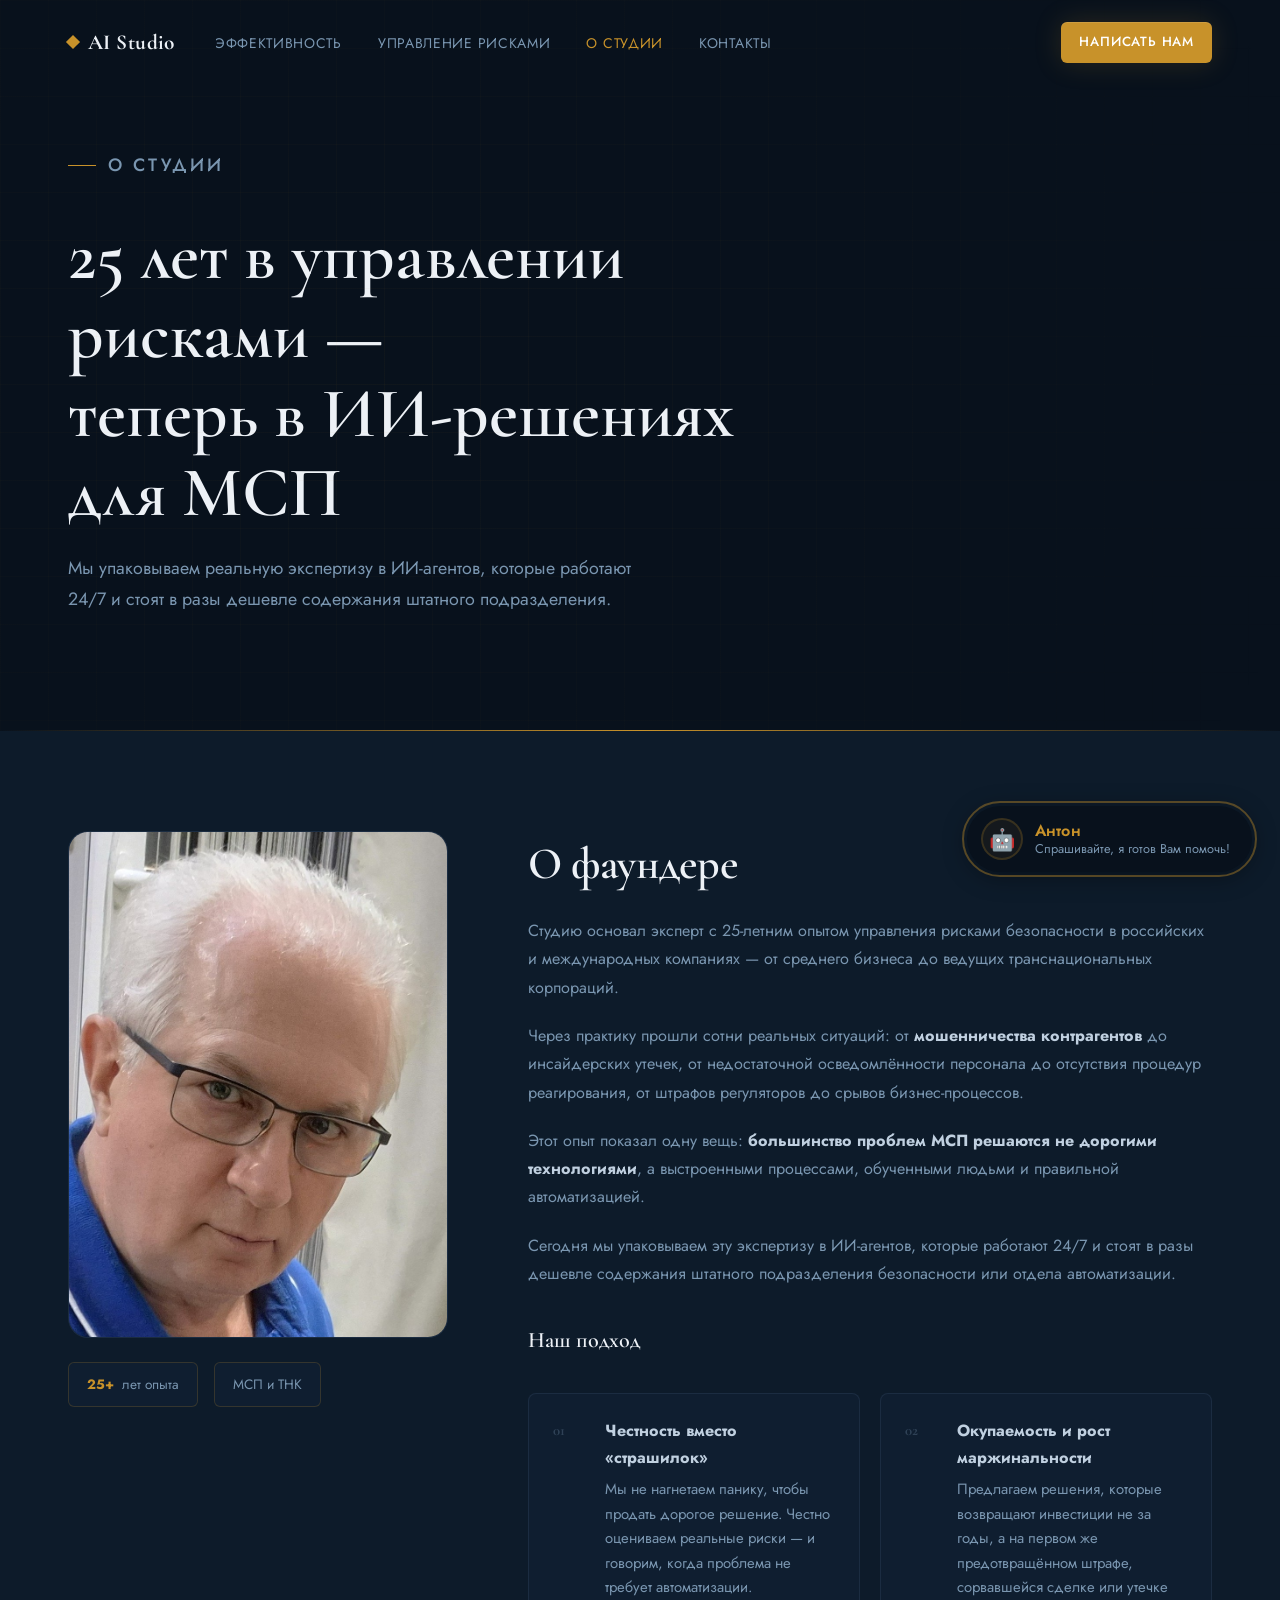
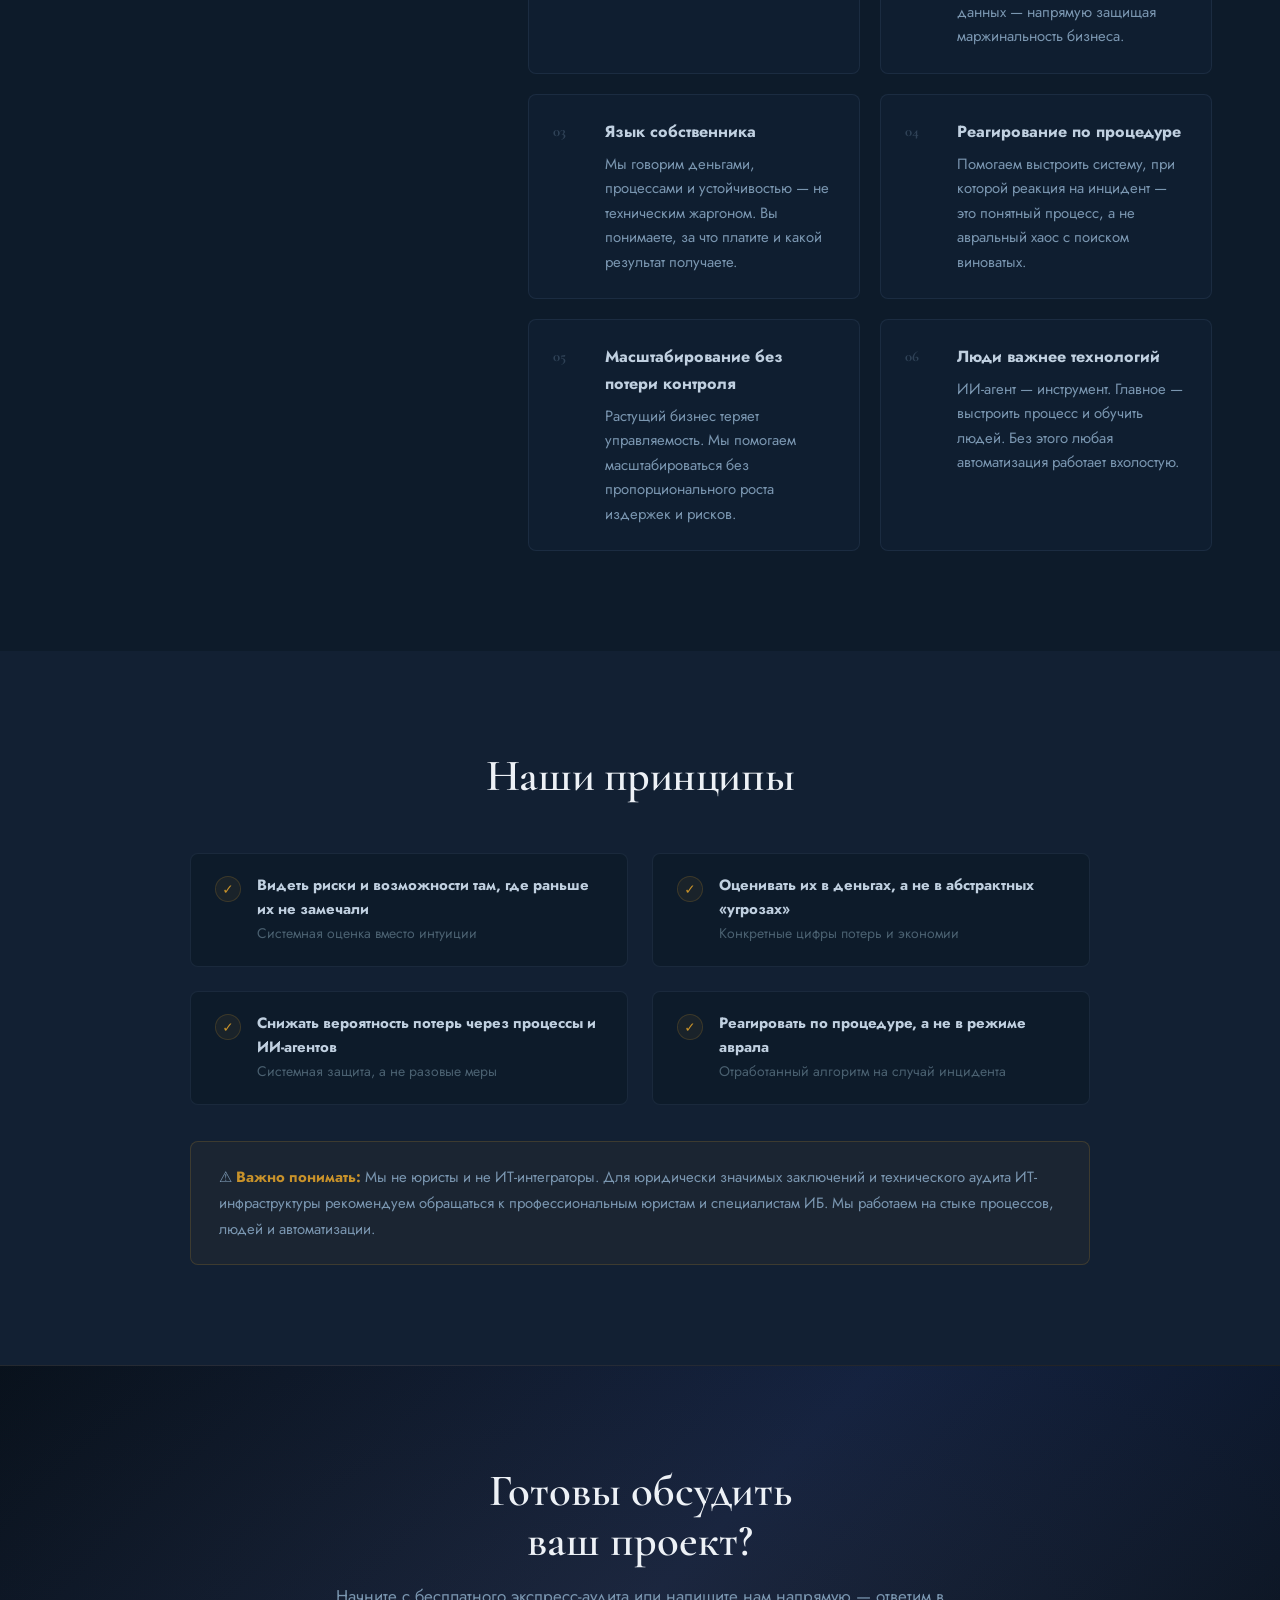
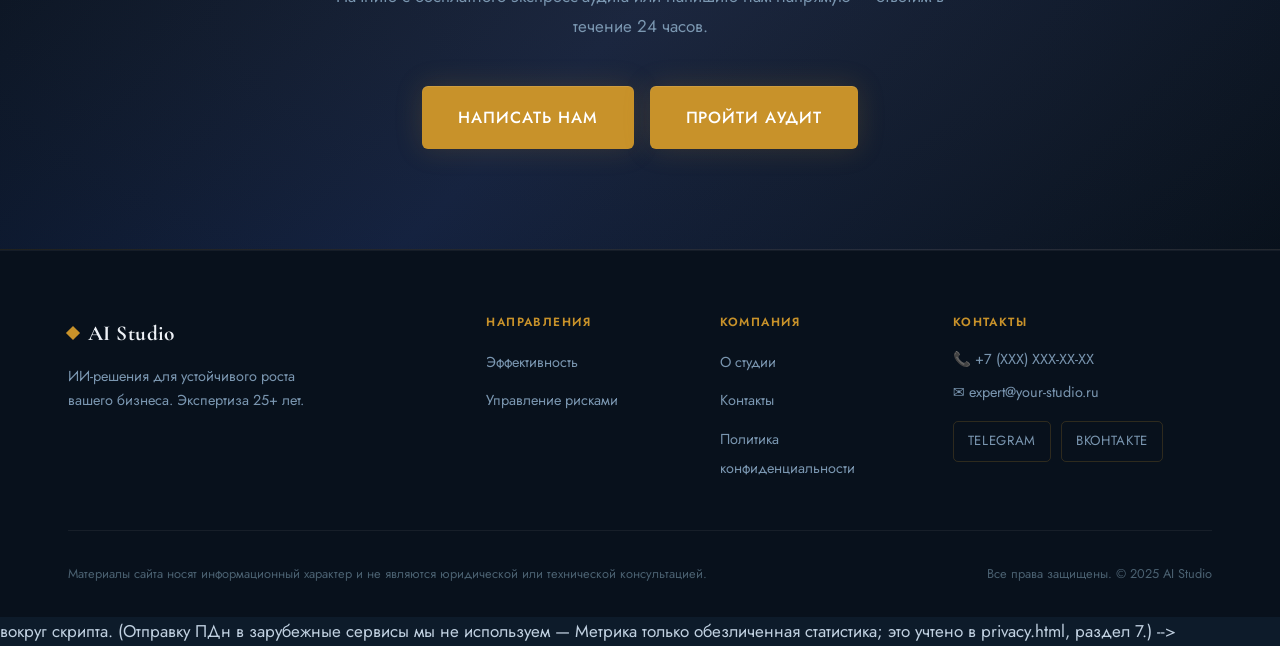
==== about.html @ 37052305 "AI Studio landing: сайт + FastAPI бэкенд (квизы, RAG чат-бот, лиды, дайджест) - 6 страниц (index, ef" ====
<!DOCTYPE html>
<html lang="ru">
<head>
  <meta charset="UTF-8">
  <meta name="viewport" content="width=device-width, initial-scale=1.0">
  <title>О студии | AI Studio</title>
  <meta name="description" content="25 лет в управлении рисками безопасности — теперь в ИИ-решениях для МСП. История, экспертиза и подход AI Studio.">
  <link rel="icon" type="image/png" href="assets/favicon.png">
  <link rel="canonical" href="https://ваш-домен.ru/about.html"> 
  <!-- OpenGraph: карточка сайта при отправке ссылки в Telegram/WhatsApp/ВК.
       После регистрации домена заменить ваш-домен.ru и добавить og:image (картинка 1200x630). -->
  <meta property="og:type" content="website">
  <meta property="og:title" content="О студии — AI Studio">
  <meta property="og:description" content="25 лет в управлении рисками безопасности — теперь в ИИ-решениях для МСП. История, экспертиза и подход AI Studio.">
  <meta property="og:url" content="https://ваш-домен.ru/about.html">
  <meta property="og:site_name" content="AI Studio">
  <meta property="og:locale" content="ru_RU">
  <link rel="stylesheet" href="css/style.css?v=3">
</head>
<body>

<!-- Navigation -->
<nav class="nav" id="nav">
  <div class="container nav__inner">
    <a href="index.html" class="nav__logo">
      <span class="nav__logo-diamond"></span>
      AI Studio
    </a>
    <ul class="nav__links">
      <li><a href="efficiency.html">Эффективность</a></li>
      <li><a href="security.html">Управление рисками</a></li>
      <li><a href="about.html">О студии</a></li>
      <li><a href="contacts.html">Контакты</a></li>
    </ul>
    <a href="contacts.html" class="btn btn--amber btn--sm">Написать нам</a>
    <button class="nav__burger" id="navBurger" aria-label="Меню">
      <span></span><span></span><span></span>
    </button>
  </div>
</nav>
<div class="nav__mobile" id="navMobile">
  <ul>
    <li><a href="efficiency.html">Эффективность</a></li>
    <li><a href="security.html">Управление рисками</a></li>
    <li><a href="about.html">О студии</a></li>
    <li><a href="contacts.html">Контакты</a></li>
  </ul>
  <div class="nav__mobile-cta">
    <a href="contacts.html" class="btn btn--amber">Написать нам</a>
  </div>
</div>

<!-- Page Hero -->
<section class="page-hero">
  <div class="page-hero__grid"></div>
  <div class="container">
    <p class="page-hero__label reveal">О студии</p>
    <h1 class="reveal reveal--d1">25 лет в управлении рисками —<br>теперь в ИИ-решениях для МСП</h1>
    <p class="reveal reveal--d2">Мы упаковываем реальную экспертизу в ИИ-агентов, которые работают 24/7 и стоят в разы дешевле содержания штатного подразделения.</p>
  </div>
</section>

<!-- Founder -->
<section class="section section--dark">
  <div class="container">
    <div class="founder__inner">
      <div class="founder__photo-wrap">
        <div class="founder__photo-frame">
          <img src="Assets/20260824_003129.jpg" alt="Основатель AI Studio"
               class="founder__photo"
               onerror="this.parentElement.innerHTML='<div class=\'about-brief__no-photo\'><span>👤</span><p>Фото основателя</p></div>'">
        </div>
        <div class="founder__badge">
          <div class="badge"><strong>25+</strong> лет опыта</div>
          <div class="badge">МСП и ТНК</div>
        </div>
      </div>

      <div class="founder__text">
        <h2 class="section-title">О фаундере</h2>
        <p>Студию основал эксперт с 25-летним опытом управления рисками безопасности в российских и международных компаниях — от среднего бизнеса до ведущих транснациональных корпораций.</p>
        <p>Через практику прошли сотни реальных ситуаций: от <strong>мошенничества контрагентов</strong> до инсайдерских утечек, от недостаточной осведомлённости персонала до отсутствия процедур реагирования, от штрафов регуляторов до срывов бизнес-процессов.</p>
        <p>Этот опыт показал одну вещь: <strong>большинство проблем МСП решаются не дорогими технологиями</strong>, а выстроенными процессами, обученными людьми и правильной автоматизацией.</p>
        <p>Сегодня мы упаковываем эту экспертизу в ИИ-агентов, которые работают 24/7 и стоят в разы дешевле содержания штатного подразделения безопасности или отдела автоматизации.</p>

        <h3 style="margin:40px 0 24px;font-size:1.3rem">Наш подход</h3>
        <div class="approach-grid">
          <div class="approach-item">
            <div class="approach-item__num">01</div>
            <div>
              <strong>Честность вместо «страшилок»</strong>
              Мы не нагнетаем панику, чтобы продать дорогое решение. Честно оцениваем реальные риски — и говорим, когда проблема не требует автоматизации.
            </div>
          </div>
          <div class="approach-item">
            <div class="approach-item__num">02</div>
            <div>
              <strong>Окупаемость и рост маржинальности</strong>
              Предлагаем решения, которые возвращают инвестиции не за годы, а на первом же предотвращённом штрафе, сорвавшейся сделке или утечке данных — напрямую защищая маржинальность бизнеса.
            </div>
          </div>
          <div class="approach-item">
            <div class="approach-item__num">03</div>
            <div>
              <strong>Язык собственника</strong>
              Мы говорим деньгами, процессами и устойчивостью — не техническим жаргоном. Вы понимаете, за что платите и какой результат получаете.
            </div>
          </div>
          <div class="approach-item">
            <div class="approach-item__num">04</div>
            <div>
              <strong>Реагирование по процедуре</strong>
              Помогаем выстроить систему, при которой реакция на инцидент — это понятный процесс, а не авральный хаос с поиском виноватых.
            </div>
          </div>
          <div class="approach-item">
            <div class="approach-item__num">05</div>
            <div>
              <strong>Масштабирование без потери контроля</strong>
              Растущий бизнес теряет управляемость. Мы помогаем масштабироваться без пропорционального роста издержек и рисков.
            </div>
          </div>
          <div class="approach-item">
            <div class="approach-item__num">06</div>
            <div>
              <strong>Люди важнее технологий</strong>
              ИИ-агент — инструмент. Главное — выстроить процесс и обучить людей. Без этого любая автоматизация работает вхолостую.
            </div>
          </div>
        </div>
      </div>
    </div>
  </div>
</section>

<!-- What we are NOT -->
<section class="section section--mid">
  <div class="container">
    <h2 class="section-title text-center">Наши принципы</h2>
    <div style="display:grid;grid-template-columns:1fr 1fr;gap:24px;max-width:900px;margin:0 auto">
      <div class="principle-item" style="background:var(--navy)">
        <span class="principle-check">✓</span>
        <div>
          <strong>Видеть риски и возможности там, где раньше их не замечали</strong>
          <br><span style="color:var(--muted-dark);font-size:0.82rem">Системная оценка вместо интуиции</span>
        </div>
      </div>
      <div class="principle-item" style="background:var(--navy)">
        <span class="principle-check">✓</span>
        <div>
          <strong>Оценивать их в деньгах, а не в абстрактных «угрозах»</strong>
          <br><span style="color:var(--muted-dark);font-size:0.82rem">Конкретные цифры потерь и экономии</span>
        </div>
      </div>
      <div class="principle-item" style="background:var(--navy)">
        <span class="principle-check">✓</span>
        <div>
          <strong>Снижать вероятность потерь через процессы и ИИ-агентов</strong>
          <br><span style="color:var(--muted-dark);font-size:0.82rem">Системная защита, а не разовые меры</span>
        </div>
      </div>
      <div class="principle-item" style="background:var(--navy)">
        <span class="principle-check">✓</span>
        <div>
          <strong>Реагировать по процедуре, а не в режиме аврала</strong>
          <br><span style="color:var(--muted-dark);font-size:0.82rem">Отработанный алгоритм на случай инцидента</span>
        </div>
      </div>
    </div>

    <div class="principles__note" style="max-width:900px;margin:36px auto 0">
      ⚠️ <strong>Важно понимать:</strong> Мы не юристы и не ИТ-интеграторы. Для юридически значимых заключений и технического аудита ИТ-инфраструктуры рекомендуем обращаться к профессиональным юристам и специалистам ИБ. Мы работаем на стыке процессов, людей и автоматизации.
    </div>
  </div>
</section>

<!-- CTA -->
<section class="section cta-block">
  <div class="container">
    <div class="cta-block__inner">
      <h2 class="reveal">Готовы обсудить<br>ваш проект?</h2>
      <p class="reveal reveal--d1">Начните с бесплатного экспресс-аудита или напишите нам напрямую — ответим в течение 24 часов.</p>
      <div class="cta-block__buttons reveal reveal--d2">
        <a href="contacts.html" class="btn btn--amber btn--lg">Написать нам</a>
        <button class="btn btn--amber btn--lg" onclick="openQuiz('efficiency')">Пройти аудит</button>
      </div>
    </div>
  </div>
</section>

<!-- Footer -->
<footer class="footer">
  <div class="container">
    <div class="footer__inner">
      <div class="footer__brand">
        <a href="index.html" class="nav__logo"><span class="nav__logo-diamond"></span>AI Studio</a>
        <p>ИИ-решения для устойчивого роста вашего бизнеса. Экспертиза 25+ лет.</p>
      </div>
      <div class="footer__col">
        <h4>Направления</h4>
        <ul>
          <li><a href="efficiency.html">Эффективность</a></li>
          <li><a href="security.html">Управление рисками</a></li>
        </ul>
      </div>
      <div class="footer__col">
        <h4>Компания</h4>
        <ul>
          <li><a href="about.html">О студии</a></li>
          <li><a href="contacts.html">Контакты</a></li>
          <li><a href="privacy.html">Политика конфиденциальности</a></li>
        </ul>
      </div>
      <div class="footer__col footer__contacts">
        <h4>Контакты</h4>
        <p>📞 +7 (XXX) XXX-XX-XX</p>
        <p>✉️ expert@your-studio.ru</p>
        <div class="footer__social">
          <a href="https://t.me/your_studio" target="_blank" rel="noopener">Telegram</a>
          <a href="https://vk.com/your_studio" target="_blank" rel="noopener">ВКонтакте</a>
        </div>
      </div>
    </div>
    <div class="footer__bottom">
      <p class="footer__disclaimer">Материалы сайта носят информационный характер и не являются юридической или технической консультацией.</p>
      <p class="footer__copy">Все права защищены. © 2025 AI Studio</p>
    </div>
  </div>
</footer>

<div class="quiz-modal" id="quizModal"></div>

<div class="chatbot" id="chatbot">
  <button class="chatbot__toggle" id="chatbotToggle" aria-label="Открыть чат с Антоном">
    <span class="chatbot__pulse"></span>
    <div class="chatbot__toggle-inner">
      <div class="chatbot__bot-avatar">🤖</div>
      <div class="chatbot__toggle-text">
        <strong>Антон</strong>
        <span>Спрашивайте, я готов Вам помочь!</span>
      </div>
    </div>
    <span class="chatbot__icon--close">✕</span>
  </button>
  <div class="chatbot__window">
    <div class="chatbot__header">
      <div class="chatbot__avatar">А</div>
      <div class="chatbot__meta">
        <div class="chatbot__name">Антон</div>
        <div class="chatbot__status">● Онлайн</div>
      </div>
      <button class="chatbot__x" onclick="toggleChatbot()">✕</button>
    </div>
    <div class="chatbot__messages" id="chatbotMessages">
      <div class="chat-msg chat-msg--bot">
        <div class="chat-bubble">Привет! Хотите узнать больше о нашем подходе или обсудить конкретную задачу вашего бизнеса?</div>
      </div>
    </div>
    <div class="chatbot__input-row">
      <input type="text" class="chatbot__input" id="chatbotInput" placeholder="Написать сообщение…">
      <button class="chatbot__send" onclick="sendChat()">→</button>
    </div>
  </div>
</div>

<script src="js/main.js?v=4"></script>

<!-- Яндекс.Метрика: подключить после размещения сайта в интернете.
     1) создать счётчик на metrika.yandex.ru  2) вписать его ID ниже (3 раза XXXXXXXX)
     3) убрать <!-- и -->  вокруг скрипта.
     (Отправку ПДн в зарубежные сервисы мы не используем — Метрика только
      обезличенная статистика; это учтено в privacy.html, раздел 7.) -->
<!-- <script>
  (function(m,e,t,r,i,k,a){m[i]=m[i]||function(){(m[i].a=m[i].a||[]).push(arguments)};
  m[i].l=1*new Date();k=e.createElement(t),a=e.getElementsByTagName(t)[0],k.async=1,k.src=r,a.parentNode.insertBefore(k,a)})
  (window, document, "script", "https://mc.yandex.ru/metrika/tag.js", "ym");
  ym(XXXXXXXX, "init", { clickmap:true, trackLinks:true, accurateTrackBounce:true, webvisor:false });
</script>
<noscript><div><img src="https://mc.yandex.ru/watch/XXXXXXXX" style="position:absolute; left:-9999px;" alt=""></div></noscript> -->
</body>
</html>
---- css/style.css ----
/* ============================================================
   AI Studio — Design System
   Fonts: Cormorant Garamond (display) + Jost (UI)
   Palette: Deep Navy + Amber Gold
   ============================================================ */

@import url('https://fonts.googleapis.com/css2?family=Cormorant+Garamond:ital,wght@0,400;0,500;0,600;0,700;1,400;1,600&family=Jost:wght@300;400;500;600&display=swap');

/* ===== Variables ===== */
:root {
  --navy:        #0D1B2A;
  --navy-mid:    #122033;
  --navy-card:   #0F1E30;
  --navy-deep:   #08111C;

  --amber:       #C8922A;
  --amber-light: #E0A840;
  --amber-glow:  rgba(200, 146, 42, 0.18);
  --amber-faint: rgba(200, 146, 42, 0.07);

  --cool-white:  #EDF1F6;
  --text-light:  #C0D0E0;
  --muted:       #7A96B0;
  --muted-dark:  #4A6070;

  --border-card:   rgba(140, 170, 210, 0.1);
  --border-amber:  rgba(200, 146, 42, 0.2);
  --border-subtle: rgba(200, 146, 42, 0.12);

  --font-display: 'Cormorant Garamond', Georgia, serif;
  --font-ui:      'Jost', system-ui, sans-serif;

  --section-py: 100px;
  --container:  1200px;
  --radius:     12px;
  --radius-sm:  8px;
  --radius-lg:  20px;

  --shadow-card: 0 8px 40px rgba(0, 0, 0, 0.25);
  --shadow-hover: 0 20px 60px rgba(0, 0, 0, 0.35);
}

/* ===== Reset ===== */
*, *::before, *::after { box-sizing: border-box; margin: 0; padding: 0; }
html { scroll-behavior: smooth; font-size: 17px; }
body {
  background: var(--navy);
  color: var(--text-light);
  font-family: var(--font-ui);
  font-weight: 400;
  line-height: 1.7;
  overflow-x: hidden;
  -webkit-font-smoothing: antialiased;
}
img { max-width: 100%; display: block; }
a { color: inherit; text-decoration: none; }
ul { list-style: none; }
button { cursor: pointer; border: none; background: none; font-family: var(--font-ui); }
input, select, textarea { font-family: var(--font-ui); }

/* ===== Container ===== */
.container {
  max-width: var(--container);
  margin: 0 auto;
  padding: 0 28px;
}

/* ===== Typography ===== */
h1, h2, h3, h4 {
  font-family: var(--font-display);
  font-weight: 600;
  line-height: 1.12;
  color: var(--cool-white);
}
h1 { font-size: clamp(2.4rem, 5.5vw, 4.2rem); }
h2 { font-size: clamp(1.8rem, 3.5vw, 2.8rem); }
h3 { font-size: clamp(1.15rem, 2vw, 1.45rem); }
p  { line-height: 1.75; }

.section-title {
  margin-bottom: 52px;
  letter-spacing: -0.01em;
}
.text-center { text-align: center; }

/* ===== Section ===== */
.section { padding: var(--section-py) 0; }
.section--dark  { background: var(--navy); }
.section--mid   { background: var(--navy-mid); }
.section--deep  { background: var(--navy-deep); }

/* ===== Buttons ===== */
.btn {
  display: inline-flex;
  align-items: center;
  gap: 10px;
  padding: 14px 28px;
  border-radius: 6px;
  font-family: var(--font-ui);
  font-size: 0.875rem;
  font-weight: 500;
  letter-spacing: 0.06em;
  text-transform: uppercase;
  transition: all 0.25s ease;
  white-space: nowrap;
  position: relative;
  overflow: hidden;
}
.btn::after {
  content: '';
  position: absolute;
  inset: 0;
  background: rgba(255,255,255,0.06);
  opacity: 0;
  transition: opacity 0.2s;
}
.btn:hover::after { opacity: 1; }

.btn--amber {
  background: var(--amber);
  color: #fff;
  box-shadow: 0 0 28px var(--amber-glow), inset 0 1px 0 rgba(255,255,255,0.1);
}
.btn--amber:hover {
  background: var(--amber-light);
  box-shadow: 0 0 44px rgba(200, 146, 42, 0.45);
  transform: translateY(-1px);
}
.btn--amber:active { transform: translateY(0); }

.btn--outline {
  border: 1px solid rgba(200, 200, 220, 0.28);
  color: var(--cool-white);
  background: transparent;
}
.btn--outline:hover {
  border-color: var(--amber);
  color: var(--amber);
  background: var(--amber-faint);
}

.btn--ghost {
  color: var(--amber);
  padding-left: 0;
  padding-right: 0;
  letter-spacing: 0.04em;
}
.btn--ghost:hover { color: var(--amber-light); }
.btn--ghost::after { display: none; }

.btn--lg { padding: 18px 36px; font-size: 0.95rem; }
.btn--sm { padding: 9px 18px; font-size: 0.78rem; }

/* ===== Navigation ===== */
.nav {
  position: fixed;
  top: 0; left: 0; right: 0;
  z-index: 100;
  padding: 22px 0;
  transition: background 0.35s, padding 0.35s, box-shadow 0.35s;
}
.nav.scrolled {
  background: rgba(11, 21, 34, 0.95);
  backdrop-filter: blur(18px);
  -webkit-backdrop-filter: blur(18px);
  padding: 14px 0;
  box-shadow: 0 1px 0 var(--border-amber);
}
.nav__inner {
  display: flex;
  align-items: center;
  gap: 40px;
}
.nav__logo {
  display: flex;
  align-items: center;
  gap: 10px;
  font-family: var(--font-display);
  font-size: 1.25rem;
  font-weight: 700;
  color: var(--cool-white);
  letter-spacing: 0.02em;
  flex-shrink: 0;
}
.nav__logo-diamond {
  width: 10px;
  height: 10px;
  background: var(--amber);
  transform: rotate(45deg);
  display: inline-block;
}
.nav__links {
  display: flex;
  gap: 36px;
  flex: 1;
}
.nav__links a {
  font-size: 0.82rem;
  font-weight: 400;
  color: var(--muted);
  letter-spacing: 0.05em;
  text-transform: uppercase;
  transition: color 0.2s;
  position: relative;
}
.nav__links a::after {
  content: '';
  position: absolute;
  bottom: -3px;
  left: 0;
  width: 0;
  height: 1px;
  background: var(--amber);
  transition: width 0.25s;
}
.nav__links a:hover { color: var(--cool-white); }
.nav__links a:hover::after { width: 100%; }
.nav__links a.active { color: var(--amber); }

.nav__burger {
  display: none;
  flex-direction: column;
  gap: 5px;
  padding: 6px;
  margin-left: auto;
}
.nav__burger span {
  display: block;
  width: 22px;
  height: 2px;
  background: var(--cool-white);
  border-radius: 2px;
  transition: all 0.3s;
}
.nav__burger.open span:nth-child(1) { transform: translateY(7px) rotate(45deg); }
.nav__burger.open span:nth-child(2) { opacity: 0; }
.nav__burger.open span:nth-child(3) { transform: translateY(-7px) rotate(-45deg); }

/* Mobile menu */
.nav__mobile {
  display: none;
  position: fixed;
  inset: 0;
  background: var(--navy-deep);
  z-index: 99;
  padding: 96px 28px 40px;
  flex-direction: column;
  gap: 0;
}
.nav__mobile.open { display: flex; }
.nav__mobile ul {
  display: flex;
  flex-direction: column;
  gap: 4px;
}
.nav__mobile li a {
  display: block;
  font-family: var(--font-display);
  font-size: 2rem;
  font-weight: 500;
  color: var(--cool-white);
  padding: 12px 0;
  border-bottom: 1px solid rgba(255,255,255,0.06);
  transition: color 0.2s, padding-left 0.2s;
}
.nav__mobile li a:hover { color: var(--amber); padding-left: 8px; }
.nav__mobile .nav__mobile-cta { margin-top: 36px; }

/* ===== Hero ===== */
.hero {
  position: relative;
  min-height: 100vh;
  display: flex;
  align-items: center;
  overflow: hidden;
  padding: 130px 0 90px;
}
.hero__bg {
  position: absolute;
  inset: 0;
  z-index: 0;
  background: radial-gradient(ellipse 60% 70% at 70% 40%, rgba(18, 40, 75, 0.6), transparent);
}
.hero__grid {
  position: absolute;
  inset: 0;
  background-image:
    linear-gradient(rgba(200, 146, 42, 0.05) 1px, transparent 1px),
    linear-gradient(90deg, rgba(200, 146, 42, 0.05) 1px, transparent 1px);
  background-size: 64px 64px;
  mask-image: radial-gradient(ellipse 90% 80% at 55% 50%, black 20%, transparent 80%);
  -webkit-mask-image: radial-gradient(ellipse 90% 80% at 55% 50%, black 20%, transparent 80%);
}
.hero__orb {
  position: absolute;
  border-radius: 50%;
  filter: blur(90px);
  pointer-events: none;
}
.hero__orb--1 {
  width: 700px; height: 700px;
  background: radial-gradient(circle, rgba(200, 146, 42, 0.1) 0%, transparent 65%);
  top: -150px; right: -200px;
  animation: orb-drift 14s ease-in-out infinite alternate;
}
.hero__orb--2 {
  width: 500px; height: 500px;
  background: radial-gradient(circle, rgba(20, 60, 140, 0.35) 0%, transparent 65%);
  bottom: -80px; left: -100px;
  animation: orb-drift 10s ease-in-out infinite alternate-reverse;
}
@keyframes orb-drift {
  from { transform: translate(0, 0) scale(1); }
  to   { transform: translate(30px, 25px) scale(1.05); }
}
.hero__content {
  position: relative;
  z-index: 1;
  max-width: 740px;
}
.hero__eyebrow {
  font-size: 0.72rem;
  font-weight: 500;
  letter-spacing: 0.18em;
  text-transform: uppercase;
  color: var(--amber);
  margin-bottom: 24px;
  display: flex;
  align-items: center;
  gap: 12px;
}
.hero__eyebrow::before {
  content: '';
  display: block;
  width: 32px;
  height: 1px;
  background: var(--amber);
}
.hero__title {
  font-size: clamp(3rem, 6.5vw, 5.2rem);
  line-height: 1.05;
  color: var(--cool-white);
  margin-bottom: 28px;
  letter-spacing: -0.02em;
}
.hero__title em {
  font-style: italic;
  color: var(--amber);
}
.hero__sub {
  font-size: 1.05rem;
  line-height: 1.75;
  color: var(--muted);
  margin-bottom: 44px;
  max-width: 520px;
}
.hero__cta {
  display: flex;
  gap: 16px;
  flex-wrap: wrap;
  margin-bottom: 36px;
}
.hero__meta {
  font-size: 0.76rem;
  color: var(--muted-dark);
  letter-spacing: 0.06em;
  text-transform: uppercase;
}

/* Scroll hint */
.hero__scroll {
  position: absolute;
  bottom: 36px;
  left: 50%;
  transform: translateX(-50%);
  display: flex;
  flex-direction: column;
  align-items: center;
  gap: 10px;
  opacity: 0.35;
  z-index: 1;
}
.hero__scroll span {
  font-size: 0.65rem;
  letter-spacing: 0.14em;
  text-transform: uppercase;
}
.hero__scroll-line {
  width: 1px;
  height: 44px;
  background: linear-gradient(to bottom, var(--amber), transparent);
  animation: scroll-anim 2.2s ease-in-out infinite;
}
@keyframes scroll-anim {
  0%, 100% { transform: scaleY(1); opacity: 1; }
  50%       { transform: scaleY(0.5); opacity: 0.4; }
}

/* Page hero (inner pages) */
.page-hero {
  padding: 150px 0 80px;
  background: var(--navy-deep);
  position: relative;
  overflow: hidden;
}
.page-hero::after {
  content: '';
  position: absolute;
  bottom: 0; left: 0; right: 0;
  height: 1px;
  background: linear-gradient(90deg, transparent, var(--amber), transparent);
}
.page-hero__grid {
  position: absolute;
  inset: 0;
  background-image:
    linear-gradient(rgba(200, 146, 42, 0.04) 1px, transparent 1px),
    linear-gradient(90deg, rgba(200, 146, 42, 0.04) 1px, transparent 1px);
  background-size: 48px 48px;
  mask-image: radial-gradient(ellipse 80% 100% at 30% 50%, black, transparent);
}
.page-hero__label {
  font-size: 0.72rem;
  font-weight: 500;
  letter-spacing: 0.18em;
  text-transform: uppercase;
  color: var(--amber);
  margin-bottom: 20px;
  display: flex;
  align-items: center;
  gap: 12px;
}
.page-hero__label::before {
  content: '';
  width: 28px;
  height: 1px;
  background: var(--amber);
}
.page-hero h1 { margin-bottom: 20px; max-width: 720px; }
.page-hero p {
  font-size: 1.05rem;
  color: var(--muted);
  max-width: 580px;
  margin-bottom: 36px;
}

/* ===== Reveal Animations ===== */
.reveal {
  opacity: 0;
  transform: translateY(28px);
  transition: opacity 0.75s cubic-bezier(0.25, 0.1, 0.25, 1),
              transform 0.75s cubic-bezier(0.25, 0.1, 0.25, 1);
}
.reveal.visible { opacity: 1; transform: none; }
.reveal--d1 { transition-delay: 0.1s; }
.reveal--d2 { transition-delay: 0.22s; }
.reveal--d3 { transition-delay: 0.36s; }
.reveal--d4 { transition-delay: 0.52s; }
.reveal--d5 { transition-delay: 0.68s; }

.scroll-reveal {
  opacity: 0;
  transform: translateY(32px);
  transition: opacity 0.65s ease, transform 0.65s ease;
}
.scroll-reveal.visible { opacity: 1; transform: none; }

/* ===== Section Divider ===== */
.divider {
  height: 1px;
  background: linear-gradient(90deg, transparent, var(--border-amber), transparent);
  margin: 0;
}

/* ===== Pain Points ===== */
.pain-points {
  background: var(--navy-mid);
  position: relative;
}
.pain-points::before {
  content: '';
  position: absolute;
  top: 0; left: 0; right: 0;
  height: 1px;
  background: linear-gradient(90deg, transparent, var(--amber), transparent);
}
.pain-points__inner {
  display: grid;
  grid-template-columns: 180px 1fr;
  gap: 72px;
  align-items: start;
}
.pain-points__side-label {
  font-family: var(--font-display);
  font-size: 5rem;
  font-weight: 700;
  color: var(--amber);
  opacity: 0.15;
  writing-mode: vertical-rl;
  text-orientation: mixed;
  transform: rotate(180deg);
  align-self: center;
  line-height: 1;
  user-select: none;
}
.pain-points__intro {
  font-size: 1.1rem;
  color: var(--text-light);
  margin-bottom: 32px;
  font-weight: 400;
}
.pain-list {
  display: flex;
  flex-direction: column;
  gap: 0;
  margin-bottom: 36px;
}
.pain-item {
  padding: 14px 0 14px 20px;
  border-left: 2px solid rgba(200, 146, 42, 0.2);
  color: var(--muted);
  font-size: 0.95rem;
  transition: border-color 0.25s, color 0.25s, padding-left 0.25s;
  cursor: default;
}
.pain-item + .pain-item { border-top: 1px solid rgba(255,255,255,0.04); }
.pain-item:hover {
  border-left-color: var(--amber);
  color: var(--text-light);
  padding-left: 26px;
}
.pain-points__outro {
  font-size: 1rem;
  color: var(--text-light);
  font-weight: 500;
  border-top: 1px solid var(--border-subtle);
  padding-top: 28px;
  line-height: 1.65;
}

/* ===== Directions ===== */
.directions { background: var(--navy); }
.directions__grid {
  display: grid;
  grid-template-columns: 1fr 1fr;
  gap: 28px;
  align-items: start;
}
.direction-card {
  padding: 48px 40px;
  border-radius: var(--radius);
  border: 1px solid var(--border-card);
  background: var(--navy-card);
  position: relative;
  overflow: hidden;
  transition: border-color 0.3s, transform 0.35s, box-shadow 0.35s;
}
.direction-card::before {
  content: '';
  position: absolute;
  top: 0; left: 0; right: 0;
  height: 3px;
  transition: opacity 0.3s;
}
.direction-card--eff::before {
  background: linear-gradient(90deg, var(--amber), rgba(200, 146, 42, 0.1));
}
.direction-card--sec::before {
  background: linear-gradient(90deg, rgba(70, 140, 220, 0.8), rgba(70, 140, 220, 0.05));
}
.direction-card::after {
  content: '';
  position: absolute;
  bottom: -60px; right: -60px;
  width: 180px; height: 180px;
  border-radius: 50%;
  opacity: 0;
  transition: opacity 0.4s;
}
.direction-card--eff::after {
  background: radial-gradient(circle, rgba(200, 146, 42, 0.08), transparent 70%);
}
.direction-card--sec::after {
  background: radial-gradient(circle, rgba(70, 140, 220, 0.08), transparent 70%);
}
.direction-card:hover {
  border-color: var(--border-amber);
  transform: translateY(-5px);
  box-shadow: var(--shadow-hover);
}
.direction-card:hover::after { opacity: 1; }
.direction-card__icon {
  font-size: 2.6rem;
  margin-bottom: 22px;
  display: block;
}
.direction-card h3 {
  font-size: 1.5rem;
  margin-bottom: 14px;
  color: var(--cool-white);
}
.direction-card > p {
  color: var(--muted);
  font-size: 0.9rem;
  margin-bottom: 24px;
}
.direction-card ul { margin-bottom: 36px; }
.direction-card li {
  display: flex;
  align-items: flex-start;
  gap: 12px;
  padding: 10px 0;
  color: var(--text-light);
  font-size: 0.875rem;
  border-bottom: 1px solid rgba(255,255,255,0.04);
}
.direction-card li::before {
  content: '—';
  color: var(--amber);
  flex-shrink: 0;
  font-family: var(--font-display);
}

/* ===== About Brief ===== */
.about-brief { background: var(--navy-mid); }
.about-brief__inner {
  display: grid;
  grid-template-columns: 1fr 400px;
  gap: 88px;
  align-items: center;
}
.about-brief__text h2 { margin-bottom: 28px; }
.about-brief__text > p {
  color: var(--muted);
  font-size: 0.95rem;
  margin-bottom: 18px;
}
.check-list {
  margin: 28px 0 40px;
  display: flex;
  flex-direction: column;
  gap: 14px;
}
.check-list li {
  display: flex;
  align-items: flex-start;
  gap: 14px;
  color: var(--text-light);
  font-size: 0.9rem;
}
.check-list__icon {
  width: 22px;
  height: 22px;
  border-radius: 50%;
  background: var(--amber-glow);
  border: 1px solid var(--border-amber);
  display: flex;
  align-items: center;
  justify-content: center;
  flex-shrink: 0;
  color: var(--amber);
  font-size: 0.75rem;
  font-weight: 700;
  margin-top: 1px;
}
.about-brief__visual { position: relative; }
.about-brief__photo-frame {
  position: relative;
  border-radius: var(--radius-lg);
  overflow: hidden;
  aspect-ratio: 3/4;
  background: var(--navy-card);
  border: 1px solid var(--border-card);
}
.about-brief__photo {
  width: 100%; height: 100%;
  object-fit: cover;
  object-position: center top;
}
.about-brief__no-photo {
  width: 100%; height: 100%;
  display: flex;
  align-items: center;
  justify-content: center;
  flex-direction: column;
  gap: 16px;
  color: var(--muted-dark);
}
.about-brief__no-photo span { font-size: 4rem; opacity: 0.3; }
.about-brief__no-photo p { font-size: 0.8rem; opacity: 0.5; text-align: center; }

.about-brief__stat {
  position: absolute;
  bottom: -24px;
  left: -24px;
  background: var(--navy);
  border: 1px solid var(--border-amber);
  padding: 18px 24px;
  border-radius: var(--radius);
  text-align: center;
  box-shadow: var(--shadow-card);
}
.stat-num {
  display: block;
  font-family: var(--font-display);
  font-size: 2.6rem;
  color: var(--amber);
  font-weight: 700;
  line-height: 1;
}
.stat-label {
  display: block;
  font-size: 0.72rem;
  color: var(--muted);
  margin-top: 5px;
  letter-spacing: 0.05em;
  text-transform: uppercase;
}

/* ===== Process ===== */
.process { background: var(--navy); }
.process__steps {
  display: grid;
  grid-template-columns: 1fr 48px 1fr 48px 1fr 48px 1fr;
  align-items: start;
  gap: 0;
}
.process__step {
  background: var(--navy-card);
  border: 1px solid var(--border-card);
  border-radius: var(--radius);
  padding: 32px 26px;
  transition: border-color 0.3s, transform 0.3s, box-shadow 0.3s;
}
.process__step:hover {
  border-color: var(--border-amber);
  transform: translateY(-4px);
  box-shadow: var(--shadow-hover);
}
.process__num {
  font-family: var(--font-display);
  font-size: 3.2rem;
  color: var(--amber);
  opacity: 0.2;
  line-height: 1;
  margin-bottom: 14px;
  font-weight: 700;
}
.process__step h3 { font-size: 1.05rem; margin-bottom: 10px; color: var(--cool-white); }
.process__step p  { color: var(--muted); font-size: 0.85rem; line-height: 1.65; }
.process__arrow {
  display: flex;
  align-items: flex-start;
  justify-content: center;
  padding-top: 44px;
  color: var(--amber);
  opacity: 0.3;
  font-size: 1.2rem;
}

/* ===== Audience ===== */
.audience { background: var(--navy-mid); }
.audience__grid {
  display: grid;
  grid-template-columns: repeat(3, 1fr);
  gap: 24px;
}
.audience-card {
  padding: 36px 28px;
  background: var(--navy);
  border-radius: var(--radius);
  border: 1px solid var(--border-card);
  text-align: center;
  transition: border-color 0.3s, transform 0.3s, box-shadow 0.3s;
}
.audience-card:hover {
  border-color: var(--border-amber);
  transform: translateY(-4px);
  box-shadow: var(--shadow-card);
}
.audience-card__icon {
  font-size: 2.8rem;
  display: block;
  margin-bottom: 18px;
}
.audience-card h3 { font-size: 1.15rem; margin-bottom: 12px; }
.audience-card p  { color: var(--muted); font-size: 0.875rem; }

/* ===== Principles ===== */
.principles { background: var(--navy); }
.principles__grid {
  display: grid;
  grid-template-columns: 1fr 1fr;
  gap: 16px;
  margin-bottom: 28px;
}
.principle-item {
  display: flex;
  gap: 16px;
  align-items: flex-start;
  padding: 20px 24px;
  background: var(--navy-card);
  border-radius: var(--radius-sm);
  border: 1px solid var(--border-card);
  transition: border-color 0.25s;
}
.principle-item:hover { border-color: var(--border-amber); }
.principle-check {
  width: 26px;
  height: 26px;
  border-radius: 50%;
  background: var(--amber-faint);
  border: 1px solid var(--border-amber);
  display: flex;
  align-items: center;
  justify-content: center;
  color: var(--amber);
  font-size: 0.8rem;
  font-weight: 700;
  flex-shrink: 0;
  margin-top: 2px;
}
.principle-item div { font-size: 0.88rem; color: var(--muted); line-height: 1.6; }
.principle-item strong { color: var(--text-light); }
.principles__note {
  background: rgba(200, 146, 42, 0.05);
  border: 1px solid var(--border-amber);
  border-radius: var(--radius-sm);
  padding: 22px 28px;
  color: var(--muted);
  font-size: 0.875rem;
  line-height: 1.75;
}
.principles__note strong { color: var(--amber); }

/* ===== CTA Block ===== */
.cta-block {
  background: linear-gradient(135deg, var(--navy-deep) 0%, #112040 50%, var(--navy-deep) 100%);
  border-top: 1px solid var(--border-subtle);
  border-bottom: 1px solid var(--border-subtle);
  position: relative;
  overflow: hidden;
}
.cta-block::before {
  content: '';
  position: absolute;
  inset: 0;
  background: radial-gradient(ellipse 70% 80% at 50% 50%, rgba(200, 146, 42, 0.06), transparent);
  pointer-events: none;
}
.cta-block__inner {
  position: relative;
  text-align: center;
  max-width: 640px;
  margin: 0 auto;
}
.cta-block__inner h2 { margin-bottom: 16px; }
.cta-block__inner > p { color: var(--muted); margin-bottom: 44px; font-size: 1rem; }
.cta-block__buttons {
  display: flex;
  gap: 16px;
  justify-content: center;
  flex-wrap: wrap;
}

/* ===== Services Grid (efficiency/security pages) ===== */
.services__grid {
  display: grid;
  grid-template-columns: repeat(3, 1fr);
  gap: 24px;
}
.service-card {
  padding: 36px 30px;
  background: var(--navy-card);
  border-radius: var(--radius);
  border: 1px solid var(--border-card);
  transition: border-color 0.3s, transform 0.3s, box-shadow 0.3s;
  position: relative;
  overflow: hidden;
}
.service-card::before {
  content: '';
  position: absolute;
  top: 0; left: 0;
  width: 3px; height: 0;
  background: var(--amber);
  transition: height 0.35s;
  border-radius: 0 0 2px 0;
}
.service-card:hover { border-color: var(--border-amber); transform: translateY(-4px); box-shadow: var(--shadow-hover); }
.service-card:hover::before { height: 60%; }
.service-card--wide {
  grid-column: 1 / -1;
  display: grid;
  grid-template-columns: auto 1fr;
  gap: 32px;
  align-items: start;
}
.service-card__icon {
  font-size: 2.4rem;
  margin-bottom: 18px;
  display: block;
}
.service-card--wide .service-card__icon { margin-bottom: 0; }
.service-card h3 { font-size: 1.2rem; margin-bottom: 12px; color: var(--cool-white); }
.service-card p  { color: var(--muted); font-size: 0.875rem; line-height: 1.7; }
.service-card ul { margin-top: 16px; display: flex; flex-direction: column; gap: 8px; }
.service-card li { color: var(--text-light); font-size: 0.85rem; display: flex; gap: 8px; }
.service-card li::before { content: '·'; color: var(--amber); font-size: 1.2rem; line-height: 1; flex-shrink: 0; }
.service-card__note {
  margin-top: 16px;
  padding: 12px 16px;
  background: rgba(200, 146, 42, 0.05);
  border-left: 2px solid var(--border-amber);
  border-radius: 0 4px 4px 0;
  font-size: 0.8rem;
  color: var(--muted);
  font-style: italic;
}

/* ===== About Page ===== */
.founder__inner {
  display: grid;
  grid-template-columns: 380px 1fr;
  gap: 80px;
  align-items: start;
}
.founder__photo-wrap {
  position: sticky;
  top: 100px;
}
.founder__photo-frame {
  border-radius: var(--radius-lg);
  overflow: hidden;
  aspect-ratio: 3/4;
  background: var(--navy-card);
  border: 1px solid var(--border-card);
  margin-bottom: 24px;
}
.founder__photo {
  width: 100%; height: 100%;
  object-fit: cover;
  object-position: center top;
}
.founder__badge {
  display: flex;
  gap: 16px;
  flex-wrap: wrap;
}
.badge {
  padding: 10px 18px;
  background: var(--navy-card);
  border: 1px solid var(--border-amber);
  border-radius: 6px;
  font-size: 0.8rem;
  color: var(--muted);
  display: flex;
  align-items: center;
  gap: 8px;
}
.badge strong { color: var(--amber); }
.founder__text { padding-top: 8px; }
.founder__text h2 { margin-bottom: 28px; }
.founder__text p  { color: var(--muted); font-size: 0.95rem; margin-bottom: 20px; }
.founder__text p strong { color: var(--text-light); }

.approach-grid {
  display: grid;
  grid-template-columns: repeat(2, 1fr);
  gap: 20px;
  margin-top: 40px;
}
.approach-item {
  padding: 24px;
  background: var(--navy-card);
  border-radius: var(--radius-sm);
  border: 1px solid var(--border-card);
  display: flex;
  gap: 16px;
  align-items: flex-start;
  transition: border-color 0.25s;
}
.approach-item:hover { border-color: var(--border-amber); }
.approach-item__num {
  font-family: var(--font-display);
  font-size: 2rem;
  color: var(--amber);
  opacity: 0.3;
  font-weight: 700;
  line-height: 1;
  flex-shrink: 0;
  min-width: 36px;
}
.approach-item div { font-size: 0.875rem; color: var(--muted); line-height: 1.65; }
.approach-item strong { color: var(--text-light); display: block; margin-bottom: 6px; font-size: 0.95rem; }

/* ===== Contacts Page ===== */
.contacts__inner {
  display: grid;
  grid-template-columns: 1fr 420px;
  gap: 80px;
  align-items: start;
}
.contacts__form-wrap { order: 1; }
.contacts__info { order: 2; }

.contact-form {
  display: flex;
  flex-direction: column;
  gap: 20px;
}
/* Honeypot: ловушка для спам-ботов. Скрыто от глаз и скринридеров,
   но присутствует в разметке — боты заполняют такие поля автоматически. */
.hp-field {
  position: absolute !important;
  left: -9999px !important;
  width: 1px;
  height: 1px;
  opacity: 0;
  pointer-events: none;
}
.form-field { display: flex; flex-direction: column; gap: 7px; }
.form-field label {
  font-size: 0.78rem;
  color: var(--muted);
  letter-spacing: 0.06em;
  text-transform: uppercase;
}
.form-field input,
.form-field textarea,
.form-field select {
  padding: 13px 16px;
  background: var(--navy-card);
  border: 1px solid rgba(255,255,255,0.1);
  border-radius: var(--radius-sm);
  color: var(--cool-white);
  font-size: 0.9rem;
  transition: border-color 0.2s, box-shadow 0.2s;
}
.form-field input:focus,
.form-field textarea:focus,
.form-field select:focus {
  outline: none;
  border-color: var(--amber);
  box-shadow: 0 0 0 3px var(--amber-faint);
}
.form-field input::placeholder,
.form-field textarea::placeholder { color: var(--muted-dark); }
.form-field textarea { resize: vertical; min-height: 120px; }
.form-field select { cursor: pointer; }
.form-field select option { background: var(--navy-mid); }

.form-consent {
  display: flex;
  align-items: flex-start;
  gap: 12px;
  font-size: 0.8rem;
  color: var(--muted);
  line-height: 1.5;
}
.form-consent input[type="checkbox"] { margin-top: 3px; accent-color: var(--amber); flex-shrink: 0; }
.form-consent a { color: var(--amber); }

.contacts__info-card {
  background: var(--navy-card);
  border: 1px solid var(--border-card);
  border-radius: var(--radius);
  padding: 40px 36px;
  position: sticky;
  top: 100px;
}
.contacts__info-card h3 { font-size: 1.3rem; margin-bottom: 28px; }
.contact-detail {
  display: flex;
  align-items: center;
  gap: 16px;
  padding: 14px 0;
  border-bottom: 1px solid rgba(255,255,255,0.05);
}
.contact-detail__icon {
  width: 40px; height: 40px;
  border-radius: 8px;
  background: var(--amber-faint);
  border: 1px solid var(--border-amber);
  display: flex;
  align-items: center;
  justify-content: center;
  font-size: 1.1rem;
  flex-shrink: 0;
}
.contact-detail__text small {
  display: block;
  font-size: 0.72rem;
  color: var(--muted-dark);
  text-transform: uppercase;
  letter-spacing: 0.05em;
  margin-bottom: 3px;
}
.contact-detail__text span { font-size: 0.9rem; color: var(--text-light); }
.contact-detail__link {
  font-size: 0.9rem;
  color: var(--amber);
  text-decoration: underline;
  text-underline-offset: 3px;
  transition: color 0.2s;
}
.contact-detail__link:hover { color: var(--amber-light); }
.contact-detail--email .contact-detail__text { flex: 1; min-width: 0; overflow-wrap: anywhere; }
.copy-btn {
  flex-shrink: 0;
  padding: 8px 14px;
  background: var(--amber-faint);
  border: 1px solid var(--border-amber);
  border-radius: var(--radius-sm);
  color: var(--amber);
  font: inherit;
  font-size: 0.78rem;
  cursor: pointer;
  transition: background 0.2s, color 0.2s;
}
.copy-btn:hover { background: var(--amber-glow); color: var(--amber-light); }
.copy-btn.is-copied { color: var(--text-light); }
.contacts__social {
  margin-top: 28px;
  display: flex;
  gap: 12px;
}
.social-btn {
  flex: 1;
  padding: 12px;
  background: var(--amber-faint);
  border: 1px solid var(--border-amber);
  border-radius: var(--radius-sm);
  color: var(--amber);
  font-size: 0.82rem;
  font-weight: 500;
  letter-spacing: 0.04em;
  text-align: center;
  text-transform: uppercase;
  transition: all 0.2s;
}
.social-btn:hover { background: var(--amber-glow); color: var(--amber-light); }

/* ===== Footer ===== */
.footer {
  background: var(--navy-deep);
  padding: 64px 0 32px;
  border-top: 1px solid rgba(255,255,255,0.05);
}
.footer__inner {
  display: grid;
  grid-template-columns: 2fr 1fr 1fr 1.4fr;
  gap: 48px;
  padding-bottom: 48px;
  border-bottom: 1px solid rgba(255,255,255,0.06);
  margin-bottom: 32px;
}
.footer__brand .nav__logo { margin-bottom: 14px; }
.footer__brand p {
  color: var(--muted);
  font-size: 0.85rem;
  max-width: 240px;
  line-height: 1.65;
}
.footer__col h4 {
  font-family: var(--font-ui);
  font-size: 0.7rem;
  font-weight: 600;
  letter-spacing: 0.12em;
  text-transform: uppercase;
  color: var(--amber);
  margin-bottom: 18px;
}
.footer__col ul { display: flex; flex-direction: column; gap: 10px; }
.footer__col a {
  color: var(--muted);
  font-size: 0.85rem;
  transition: color 0.2s;
}
.footer__col a:hover { color: var(--cool-white); }
.footer__contacts p {
  color: var(--muted);
  font-size: 0.85rem;
  margin-bottom: 8px;
}
.footer__social {
  display: flex;
  gap: 10px;
  margin-top: 16px;
}
.footer__social a {
  padding: 8px 14px;
  border: 1px solid var(--border-amber);
  border-radius: 5px;
  color: var(--muted);
  font-size: 0.78rem;
  text-transform: uppercase;
  letter-spacing: 0.05em;
  transition: all 0.2s;
}
.footer__social a:hover { border-color: var(--amber); color: var(--amber); }
.footer__bottom {
  display: flex;
  justify-content: space-between;
  align-items: flex-start;
  gap: 24px;
}
.footer__disclaimer {
  color: var(--muted-dark);
  font-size: 0.75rem;
  max-width: 640px;
  line-height: 1.65;
}
.footer__copy { color: var(--muted-dark); font-size: 0.75rem; flex-shrink: 0; }

/* ===== Quiz Modal ===== */
.quiz-modal {
  position: fixed;
  inset: 0;
  z-index: 200;
  display: none;
  align-items: center;
  justify-content: center;
  padding: 20px;
}
.quiz-modal.open { display: flex; }
.quiz-overlay {
  position: absolute;
  inset: 0;
  background: rgba(5, 10, 20, 0.88);
  backdrop-filter: blur(10px);
  -webkit-backdrop-filter: blur(10px);
}
.quiz-panel {
  position: relative;
  z-index: 1;
  width: 100%;
  max-width: 700px;
  background: var(--navy-mid);
  border-radius: var(--radius-lg);
  border: 1px solid var(--border-amber);
  overflow: hidden;
  max-height: 92vh;
  display: flex;
  flex-direction: column;
  box-shadow: 0 40px 100px rgba(0,0,0,0.6);
  animation: quiz-appear 0.35s cubic-bezier(0.34, 1.56, 0.64, 1);
}
@keyframes quiz-appear {
  from { transform: scale(0.92) translateY(16px); opacity: 0; }
  to   { transform: none; opacity: 1; }
}
.quiz-header {
  padding: 28px 36px 22px;
  border-bottom: 1px solid rgba(255,255,255,0.06);
  flex-shrink: 0;
  position: relative;
}
.quiz-type-label {
  font-size: 0.7rem;
  letter-spacing: 0.14em;
  text-transform: uppercase;
  color: var(--amber);
  margin-bottom: 7px;
}
.quiz-header h3 { font-size: 1.25rem; color: var(--cool-white); padding-right: 40px; }
.quiz-close {
  position: absolute;
  top: 18px; right: 18px;
  width: 34px; height: 34px;
  border-radius: 50%;
  border: 1px solid rgba(255,255,255,0.12);
  color: var(--muted);
  font-size: 1rem;
  display: flex;
  align-items: center;
  justify-content: center;
  transition: all 0.2s;
}
.quiz-close:hover { border-color: var(--amber); color: var(--amber); }
.quiz-progress-bar { height: 3px; background: rgba(255,255,255,0.06); flex-shrink: 0; }
.quiz-progress-fill { height: 100%; background: var(--amber); transition: width 0.45s ease; }
.quiz-body {
  flex: 1;
  overflow-y: auto;
  padding: 36px;
}
.quiz-body::-webkit-scrollbar { width: 4px; }
.quiz-body::-webkit-scrollbar-track { background: transparent; }
.quiz-body::-webkit-scrollbar-thumb { background: rgba(255,255,255,0.1); border-radius: 2px; }

.quiz-step { display: none; }
.quiz-step.active { display: block; animation: step-reveal 0.3s ease; }
@keyframes step-reveal {
  from { opacity: 0; transform: translateX(16px); }
  to   { opacity: 1; transform: none; }
}
.quiz-counter {
  font-size: 0.72rem;
  color: var(--muted-dark);
  letter-spacing: 0.06em;
  text-transform: uppercase;
  margin-bottom: 14px;
}
.quiz-question {
  font-family: var(--font-display);
  font-size: 1.2rem;
  color: var(--cool-white);
  margin-bottom: 28px;
  line-height: 1.5;
}
.quiz-options { display: flex; flex-direction: column; gap: 10px; }
.quiz-option {
  display: flex;
  align-items: flex-start;
  gap: 14px;
  padding: 15px 18px;
  border-radius: var(--radius-sm);
  border: 1px solid rgba(255,255,255,0.09);
  cursor: pointer;
  transition: all 0.2s;
  background: var(--navy);
}
.quiz-option:hover { border-color: rgba(200, 146, 42, 0.35); background: var(--amber-faint); }
.quiz-option.selected { border-color: var(--amber); background: rgba(200, 146, 42, 0.09); }
.quiz-option input { display: none; }
.quiz-opt-badge {
  width: 28px; height: 28px;
  border-radius: 50%;
  border: 1.5px solid rgba(255,255,255,0.18);
  display: flex;
  align-items: center;
  justify-content: center;
  flex-shrink: 0;
  font-size: 0.72rem;
  font-weight: 600;
  color: var(--muted);
  transition: all 0.2s;
}
.quiz-option.selected .quiz-opt-badge { border-color: var(--amber); background: var(--amber); color: white; }
.quiz-opt-text { color: var(--text-light); font-size: 0.875rem; line-height: 1.55; }

.quiz-footer {
  display: flex;
  align-items: center;
  justify-content: space-between;
  margin-top: 28px;
  padding-top: 22px;
  border-top: 1px solid rgba(255,255,255,0.06);
}

/* Contact step */
.quiz-contact { display: flex; flex-direction: column; gap: 16px; margin-bottom: 20px; }
.quiz-field { display: flex; flex-direction: column; gap: 6px; }
.quiz-field label {
  font-size: 0.76rem;
  color: var(--muted);
  letter-spacing: 0.05em;
  text-transform: uppercase;
}
.quiz-field input,
.quiz-field select {
  padding: 12px 14px;
  background: var(--navy);
  border: 1px solid rgba(255,255,255,0.1);
  border-radius: var(--radius-sm);
  color: var(--cool-white);
  font-size: 0.875rem;
  transition: border-color 0.2s;
}
.quiz-field input:focus,
.quiz-field select:focus { outline: none; border-color: var(--amber); }
.quiz-field input::placeholder { color: var(--muted-dark); }
.quiz-field select option { background: var(--navy-mid); }
.quiz-consent {
  display: flex;
  align-items: flex-start;
  gap: 10px;
  font-size: 0.8rem;
  color: var(--muted);
  line-height: 1.55;
  margin-bottom: 4px;
}
.quiz-consent input { margin-top: 3px; accent-color: var(--amber); flex-shrink: 0; }
.quiz-consent a { color: var(--amber); }

/* Thank you */
.quiz-thankyou {
  text-align: center;
  padding: 20px 0;
}
.quiz-ty-icon {
  font-size: 3.5rem;
  display: block;
  margin-bottom: 20px;
  animation: ty-pop 0.45s cubic-bezier(0.34, 1.56, 0.64, 1);
}
@keyframes ty-pop {
  from { transform: scale(0); opacity: 0; }
  to   { transform: none; opacity: 1; }
}
.quiz-thankyou h3 { font-size: 1.7rem; margin-bottom: 12px; }
.quiz-thankyou > p { color: var(--muted); margin-bottom: 8px; font-size: 0.9rem; }
.quiz-score-box {
  margin: 28px 0;
  padding: 22px 24px;
  background: var(--navy);
  border-radius: var(--radius-sm);
  border: 1px solid var(--border-subtle);
  text-align: left;
}
.quiz-score-box__label { font-size: 0.75rem; color: var(--muted); text-transform: uppercase; letter-spacing: 0.06em; margin-bottom: 12px; }
.quiz-score-track {
  height: 8px;
  background: rgba(255,255,255,0.07);
  border-radius: 4px;
  overflow: hidden;
  margin-bottom: 14px;
}
.quiz-score-bar {
  height: 100%;
  background: linear-gradient(90deg, var(--amber), var(--amber-light));
  border-radius: 4px;
  width: 0;
  transition: width 0.9s cubic-bezier(0.25, 0.1, 0.25, 1) 0.4s;
}
.quiz-score-desc { font-size: 0.9rem; color: var(--text-light); }
.quiz-score-pct {
  font-family: var(--font-display);
  font-size: 1.3rem;
  color: var(--amber);
  font-weight: 700;
}

/* ===== Chatbot ===== */
.chatbot {
  position: fixed;
  bottom: 28px;
  right: 28px;
  z-index: 150;
}
.chatbot__toggle {
  width: auto;
  height: auto;
  border-radius: 50px;
  padding: 12px 22px 12px 14px;
  background: var(--navy-deep);
  border: 1.5px solid var(--amber);
  box-shadow: 0 4px 24px rgba(0,0,0,0.4), 0 0 0 0 rgba(200,146,42,0);
  display: flex;
  align-items: center;
  gap: 0;
  transition: transform 0.3s, box-shadow 0.3s;
  position: relative;
  cursor: pointer;
  border: none;
  font-family: var(--font-ui);
}
.chatbot__toggle:hover {
  transform: translateY(-2px);
  background: var(--navy-card);
  box-shadow: 0 8px 32px rgba(0,0,0,0.45), 0 0 20px rgba(200,146,42,0.2);
  border-color: var(--amber-light);
}
.chatbot__pulse {
  position: absolute;
  inset: -5px;
  border-radius: 50px;
  border: 2px solid rgba(200, 146, 42, 0.4);
  animation: chat-pulse 2.8s ease-in-out infinite;
  pointer-events: none;
}
@keyframes chat-pulse {
  0%, 100% { transform: scale(1); opacity: 0.8; }
  50% { transform: scale(1.04); opacity: 0; }
}
.chatbot__toggle-inner {
  display: flex;
  align-items: center;
  gap: 12px;
}
.chatbot__bot-avatar {
  width: 42px; height: 42px;
  border-radius: 50%;
  background: var(--amber-faint);
  border: 2px solid var(--border-amber);
  display: flex;
  align-items: center;
  justify-content: center;
  font-size: 1.25rem;
  flex-shrink: 0;
}
.chatbot__toggle-text {
  display: flex;
  flex-direction: column;
  align-items: flex-start;
  text-align: left;
}
.chatbot__toggle-text strong {
  font-size: 0.95rem;
  color: var(--amber);
  font-weight: 600;
  line-height: 1.2;
  letter-spacing: 0.01em;
}
.chatbot__toggle-text span {
  font-size: 0.75rem;
  color: var(--muted);
  line-height: 1.35;
  white-space: nowrap;
}
.chatbot__icon--close {
  display: none;
  color: var(--amber);
  font-size: 1.1rem;
  font-weight: 400;
}
.chatbot.open .chatbot__toggle-inner { display: none; }
.chatbot.open .chatbot__icon--close { display: flex; align-items: center; justify-content: center; width: 42px; height: 42px; }
.chatbot.open .chatbot__pulse { display: none; }

.chatbot__window {
  position: absolute;
  bottom: 80px;
  right: 0;
  width: 348px;
  background: var(--navy-mid);
  border-radius: var(--radius-lg);
  border: 1px solid var(--border-amber);
  box-shadow: 0 24px 60px rgba(0, 0, 0, 0.5);
  overflow: hidden;
  display: none;
  flex-direction: column;
  max-height: 500px;
}
.chatbot.open .chatbot__window {
  display: flex;
  animation: chat-open 0.32s cubic-bezier(0.34, 1.56, 0.64, 1);
}
@keyframes chat-open {
  from { transform: scale(0.88) translateY(18px); opacity: 0; }
  to   { transform: none; opacity: 1; }
}
.chatbot__header {
  display: flex;
  align-items: center;
  gap: 12px;
  padding: 14px 18px;
  background: rgba(200, 146, 42, 0.07);
  border-bottom: 1px solid rgba(255,255,255,0.06);
  flex-shrink: 0;
}
.chatbot__avatar {
  width: 36px; height: 36px;
  border-radius: 50%;
  background: var(--amber);
  display: flex;
  align-items: center;
  justify-content: center;
  font-size: 0.78rem;
  font-weight: 700;
  color: white;
  flex-shrink: 0;
}
.chatbot__meta { flex: 1; }
.chatbot__name { font-size: 0.875rem; font-weight: 600; color: var(--cool-white); }
.chatbot__status { font-size: 0.7rem; color: #4dca7a; }
.chatbot__x { color: var(--muted); font-size: 0.85rem; transition: color 0.2s; padding: 4px; }
.chatbot__x:hover { color: var(--cool-white); }

.chatbot__messages {
  flex: 1;
  overflow-y: auto;
  padding: 18px;
  display: flex;
  flex-direction: column;
  gap: 12px;
}
.chatbot__messages::-webkit-scrollbar { width: 3px; }
.chatbot__messages::-webkit-scrollbar-thumb { background: rgba(255,255,255,0.1); border-radius: 2px; }

.chat-msg { display: flex; }
.chat-msg--bot .chat-bubble {
  background: var(--navy);
  border-radius: 4px 12px 12px 12px;
  max-width: 82%;
}
.chat-msg--user { justify-content: flex-end; }
.chat-msg--user .chat-bubble {
  background: var(--amber);
  border-radius: 12px 4px 12px 12px;
  max-width: 82%;
}
.chat-bubble {
  padding: 10px 14px;
  font-size: 0.85rem;
  line-height: 1.55;
  color: var(--cool-white);
}
.chat-msg--user .chat-bubble { color: white; }

.chat-typing {
  display: flex;
  gap: 4px;
  align-items: center;
  padding: 11px 14px;
  background: var(--navy);
  border-radius: 4px 12px 12px 12px;
  width: fit-content;
}
.chat-typing span {
  width: 6px; height: 6px;
  background: var(--muted);
  border-radius: 50%;
  animation: typing 1.3s ease-in-out infinite;
}
.chat-typing span:nth-child(2) { animation-delay: 0.18s; }
.chat-typing span:nth-child(3) { animation-delay: 0.36s; }
@keyframes typing {
  0%, 100% { transform: translateY(0); opacity: 0.35; }
  50%       { transform: translateY(-5px); opacity: 1; }
}

.chatbot__input-row {
  display: flex;
  border-top: 1px solid rgba(255,255,255,0.06);
  flex-shrink: 0;
}
.chatbot__input {
  flex: 1;
  padding: 13px 16px;
  background: transparent;
  border: none;
  color: var(--cool-white);
  font-size: 0.85rem;
}
.chatbot__input::placeholder { color: var(--muted-dark); }
.chatbot__input:focus { outline: none; }
.chatbot__send {
  padding: 0 18px;
  background: var(--amber);
  color: white;
  font-size: 1rem;
  transition: background 0.2s;
}
.chatbot__send:hover { background: var(--amber-light); }

/* Кнопка «Темы диалога» в шапке чата */
.chatbot__tool {
  width: 34px;
  height: 34px;
  border-radius: 8px;
  color: var(--cool-white);
  background: rgba(255, 255, 255, 0.06);
  border: 1px solid rgba(255, 255, 255, 0.1);
  font-size: 1rem;
  line-height: 1;
  transition: background 0.2s;
}
.chatbot__tool:hover { background: rgba(255, 255, 255, 0.14); }

/* Кликабельные кнопки-варианты под сообщением бота */
.chat-actions {
  display: flex;
  flex-wrap: wrap;
  gap: 8px;
  padding: 2px 0 8px 44px;
}
.chat-action-btn {
  font-family: var(--font-ui);
  font-size: 0.8rem;
  color: var(--amber-light);
  background: var(--amber-faint);
  border: 1px solid var(--border-amber);
  border-radius: 999px;
  padding: 7px 14px;
  transition: background 0.2s, border-color 0.2s, transform 0.15s;
}
.chat-action-btn:hover {
  background: var(--amber-glow);
  border-color: var(--amber);
  transform: translateY(-1px);
}

/* ===== Form Success Message ===== */
.form-success {
  display: none;
  text-align: center;
  padding: 48px 24px;
}
.form-success.show { display: block; animation: ty-pop 0.4s cubic-bezier(0.34, 1.56, 0.64, 1); }
.form-success__icon { font-size: 3rem; margin-bottom: 16px; display: block; }
.form-success h3 { margin-bottom: 10px; }
.form-success p { color: var(--muted); font-size: 0.9rem; }

/* ===== Policy (legal document page) ===== */
.policy {
  max-width: 860px;
  margin: 0 auto;
}
.policy h2 {
  font-size: clamp(1.35rem, 2.2vw, 1.7rem);
  color: var(--amber-light);
  margin: 56px 0 18px;
  padding-top: 4px;
}
.policy h2:first-of-type { margin-top: 0; }
.policy h3 {
  font-size: 1.1rem;
  margin: 28px 0 10px;
}
.policy p {
  color: var(--text-light);
  font-size: 0.94rem;
  line-height: 1.8;
  margin-bottom: 14px;
}
.policy ul {
  list-style: none;
  margin: 0 0 14px;
  display: flex;
  flex-direction: column;
  gap: 8px;
}
.policy li {
  position: relative;
  padding-left: 22px;
  color: var(--text-light);
  font-size: 0.94rem;
  line-height: 1.65;
}
.policy li::before {
  content: '—';
  position: absolute;
  left: 0;
  color: var(--amber);
  opacity: 0.75;
}
.policy .policy__meta {
  color: var(--muted);
  font-size: 0.88rem;
  border-bottom: 1px solid var(--border-card);
  padding-bottom: 24px;
  margin-bottom: 40px;
}
.policy .policy__note {
  background: var(--amber-faint);
  border: 1px solid var(--border-subtle);
  border-radius: var(--radius-sm);
  padding: 16px 20px;
  color: var(--text-light);
  font-size: 0.9rem;
  margin: 24px 0;
}
.policy strong { color: var(--cool-white); font-weight: 500; }
.policy a { color: var(--amber-light); text-decoration: underline; text-underline-offset: 3px; }
.policy a:hover { opacity: 0.8; }

/* Placeholder marker for unregistered details */
.policy .ph {
  border-bottom: 1px dashed var(--amber);
  color: var(--amber-light);
  padding: 0 3px;
  white-space: nowrap;
}

/* ===== Responsive ===== */
@media (max-width: 1100px) {
  .process__steps {
    grid-template-columns: 1fr 1fr;
    gap: 20px;
  }
  .process__arrow { display: none; }
  .about-brief__inner { grid-template-columns: 1fr 340px; gap: 60px; }
  .founder__inner { grid-template-columns: 300px 1fr; gap: 60px; }
  .services__grid { grid-template-columns: 1fr 1fr; }
}

@media (max-width: 900px) {
  :root { --section-py: 72px; }
  .nav__links { display: none; }
  .nav > .container > .btn { display: none; }
  .nav__burger { display: flex; }

  .directions__grid { grid-template-columns: 1fr; }
  .about-brief__inner { grid-template-columns: 1fr; }
  .about-brief__visual { max-width: 340px; }
  .about-brief__stat { bottom: -20px; left: -16px; }
  .audience__grid { grid-template-columns: 1fr 1fr; }
  .footer__inner { grid-template-columns: 1fr 1fr; gap: 36px; }
  .contacts__inner { grid-template-columns: 1fr; }
  .founder__inner { grid-template-columns: 1fr; }
  .founder__photo-wrap { position: static; max-width: 320px; }
}

@media (max-width: 640px) {
  :root { --section-py: 56px; }
  .hero__cta { flex-direction: column; align-items: flex-start; }
  .cta-block__buttons { flex-direction: column; align-items: center; }
  .audience__grid { grid-template-columns: 1fr; }
  .principles__grid { grid-template-columns: 1fr; }
  .services__grid { grid-template-columns: 1fr; }
  .service-card--wide { grid-template-columns: 1fr; }
  .pain-points__inner { grid-template-columns: 1fr; gap: 32px; }
  .pain-points__side-label { writing-mode: horizontal-tb; transform: none; font-size: 2rem; }
  .approach-grid { grid-template-columns: 1fr; }
  .footer__inner { grid-template-columns: 1fr; gap: 28px; }
  .footer__bottom { flex-direction: column; gap: 10px; }
  .chatbot__window { width: calc(100vw - 56px); }
  .chatbot__toggle-text span { display: none; }
  .chatbot__toggle { padding: 10px 18px 10px 12px; }
  .quiz-body { padding: 22px; }
  .quiz-header { padding: 20px 22px; }
  .process__steps { grid-template-columns: 1fr; }
}
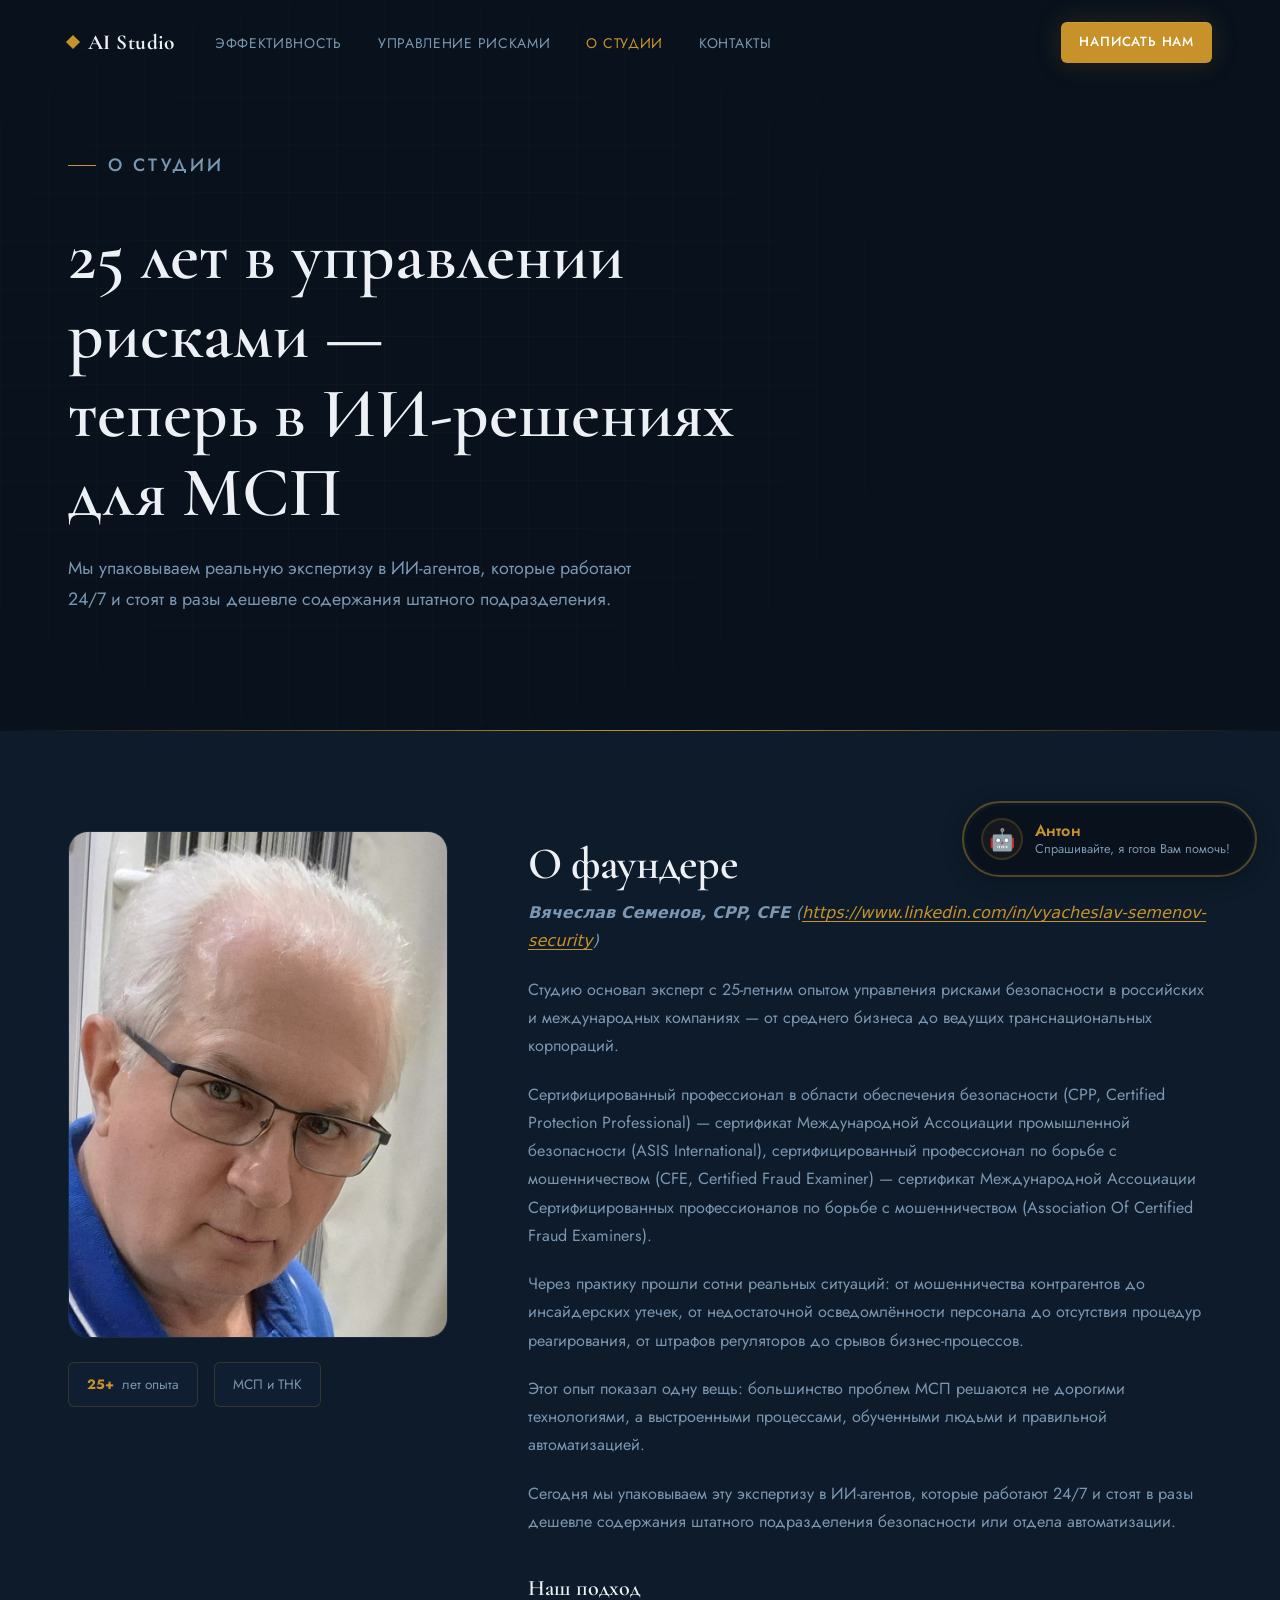
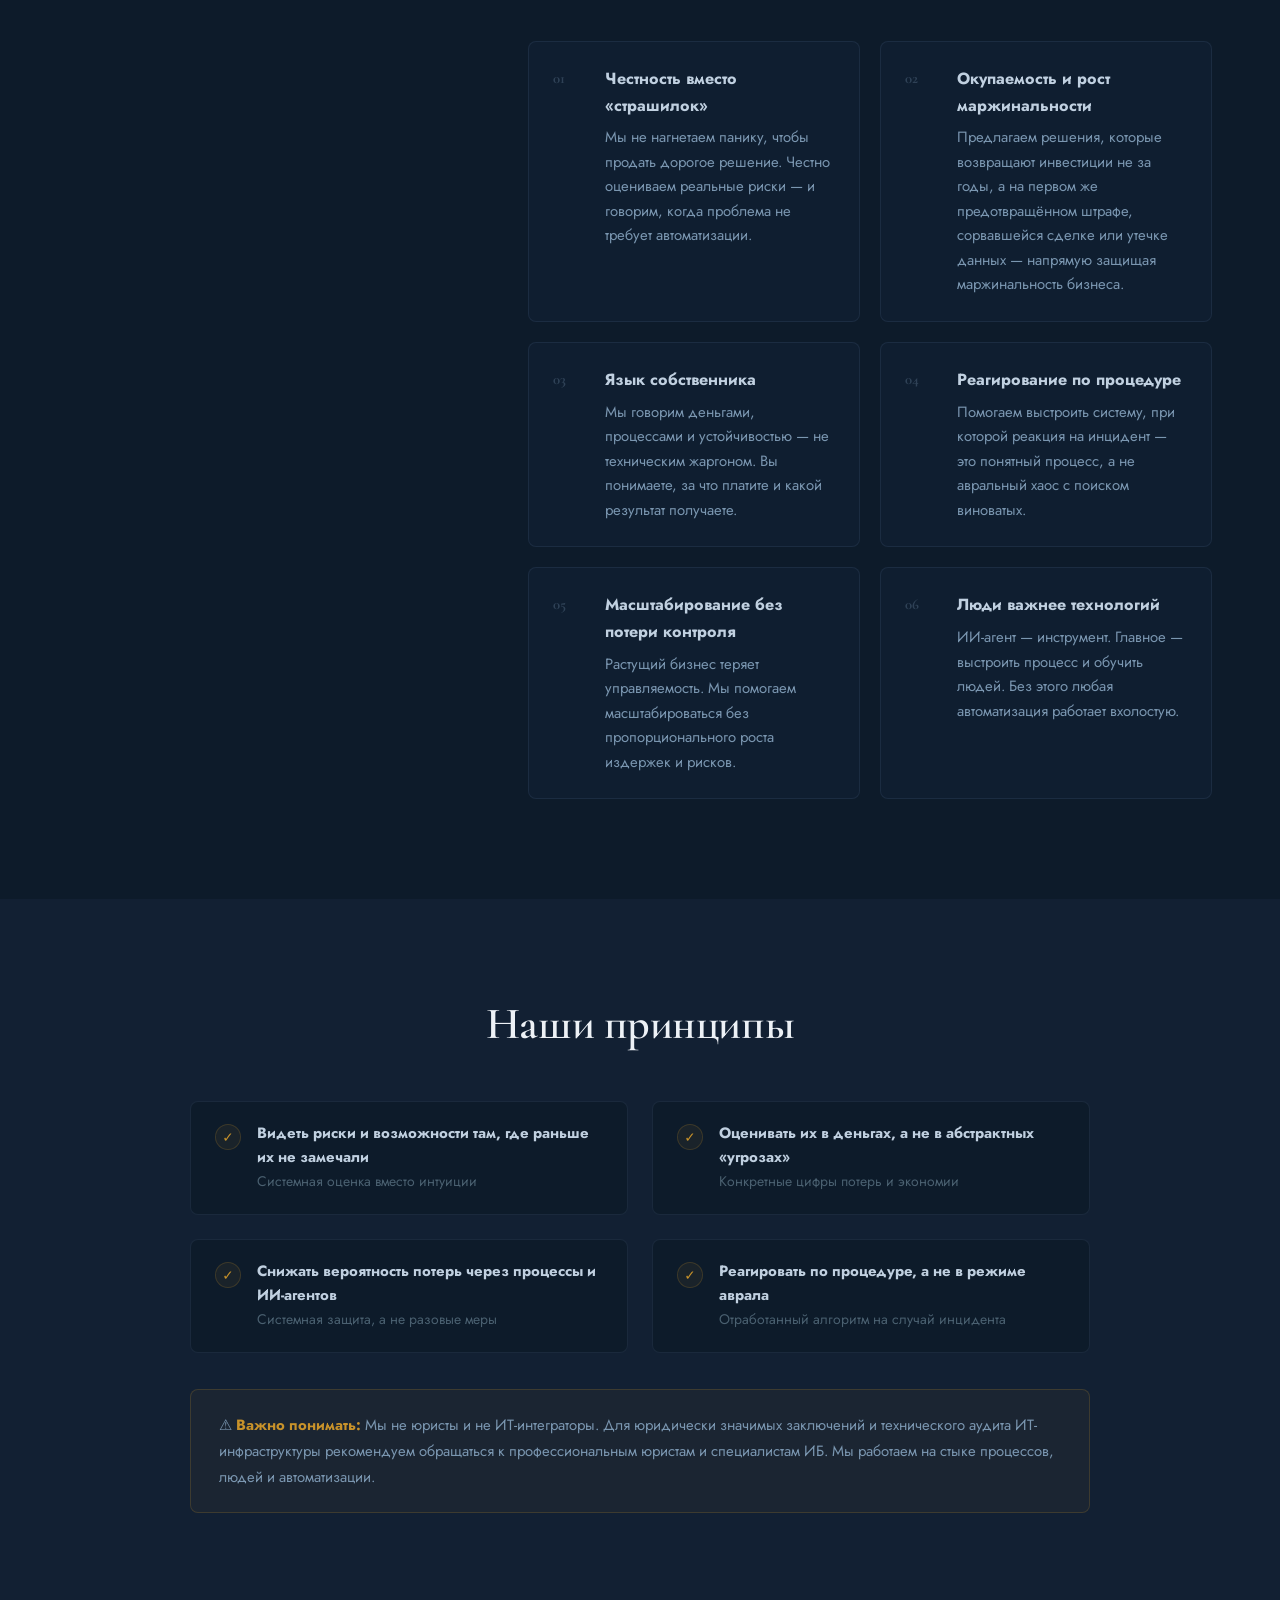
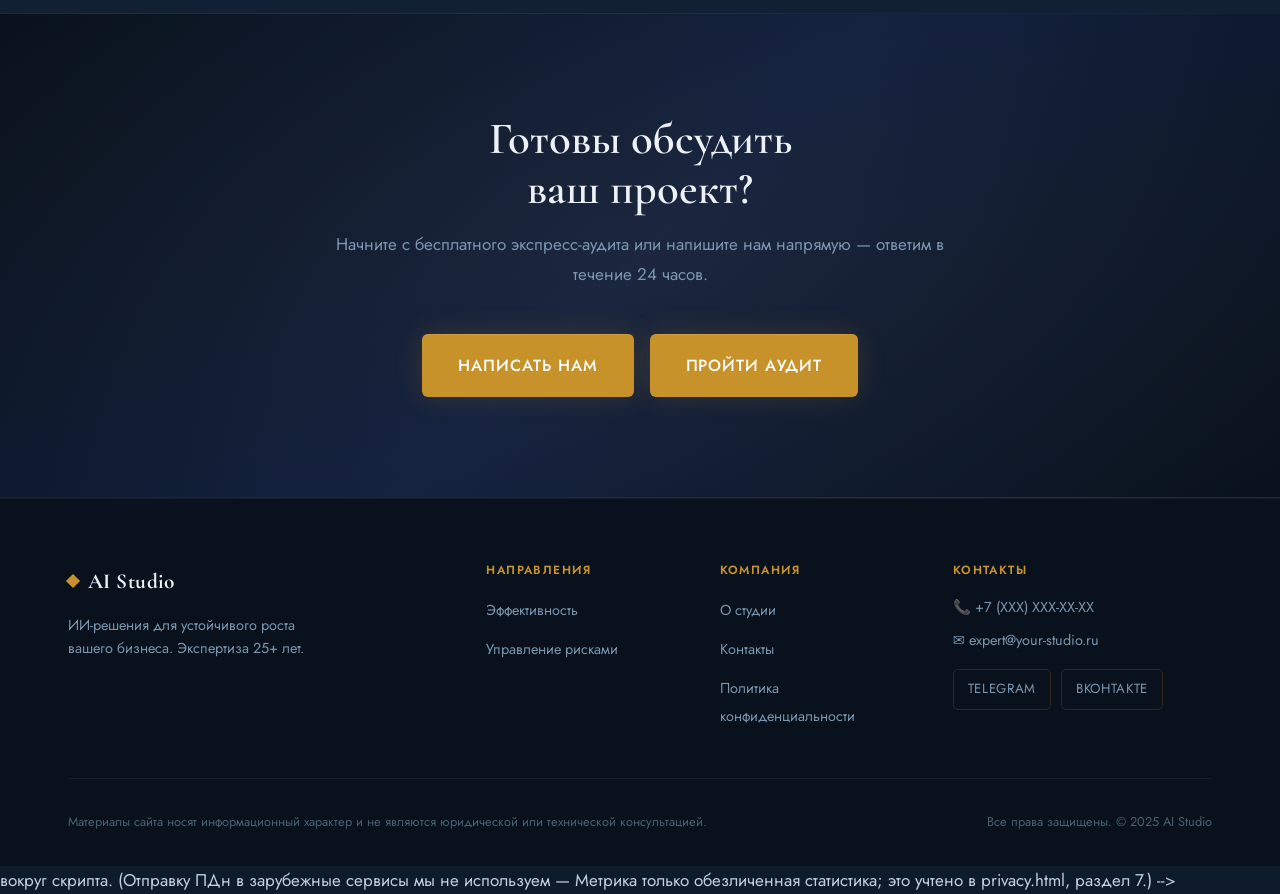
==== commit 63d48b62: "About: секция фаундера — имена сертификатов (CPP/CFE), LinkedIn; скилл aistudio-dev - about.html: до" ====
--- a/about.html
+++ b/about.html
@@ -78,9 +78,11 @@
 
       <div class="founder__text">
         <h2 class="section-title">О фаундере</h2>
+        <p class="founder__name">Вячеслав Семенов, CPP, CFE <span class="founder__link">(<a href="https://www.linkedin.com/in/vyacheslav-semenov-security" target="_blank" rel="noopener">https://www.linkedin.com/in/vyacheslav-semenov-security</a>)</span></p>
         <p>Студию основал эксперт с 25-летним опытом управления рисками безопасности в российских и международных компаниях — от среднего бизнеса до ведущих транснациональных корпораций.</p>
-        <p>Через практику прошли сотни реальных ситуаций: от <strong>мошенничества контрагентов</strong> до инсайдерских утечек, от недостаточной осведомлённости персонала до отсутствия процедур реагирования, от штрафов регуляторов до срывов бизнес-процессов.</p>
-        <p>Этот опыт показал одну вещь: <strong>большинство проблем МСП решаются не дорогими технологиями</strong>, а выстроенными процессами, обученными людьми и правильной автоматизацией.</p>
+        <p>Сертифицированный профессионал в области обеспечения безопасности (CPP, Certified Protection Professional) — сертификат Международной Ассоциации промышленной безопасности (ASIS International), сертифицированный профессионал по борьбе с мошенничеством (CFE, Certified Fraud Examiner) — сертификат Международной Ассоциации Сертифицированных профессионалов по борьбе с мошенничеством (Association Of Certified Fraud Examiners).</p>
+        <p>Через практику прошли сотни реальных ситуаций: от мошенничества контрагентов до инсайдерских утечек, от недостаточной осведомлённости персонала до отсутствия процедур реагирования, от штрафов регуляторов до срывов бизнес-процессов.</p>
+        <p>Этот опыт показал одну вещь: большинство проблем МСП решаются не дорогими технологиями, а выстроенными процессами, обученными людьми и правильной автоматизацией.</p>
         <p>Сегодня мы упаковываем эту экспертизу в ИИ-агентов, которые работают 24/7 и стоят в разы дешевле содержания штатного подразделения безопасности или отдела автоматизации.</p>
 
         <h3 style="margin:40px 0 24px;font-size:1.3rem">Наш подход</h3>
--- a/css/style.css
+++ b/css/style.css
@@ -963,6 +963,24 @@
 .founder__text h2 { margin-bottom: 28px; }
 .founder__text p  { color: var(--muted); font-size: 0.95rem; margin-bottom: 20px; }
 .founder__text p strong { color: var(--text-light); }
+.founder__name {
+  color: var(--text-light);
+  font-size: 1.05rem;
+  font-weight: 600;
+  font-style: italic;
+  margin: -18px 0 20px;
+}
+.founder__name .founder__link {
+  font-weight: 400;
+  color: var(--muted);
+  word-break: break-all;
+}
+.founder__name .founder__link a {
+  color: var(--amber);
+  text-decoration: underline;
+  text-underline-offset: 3px;
+}
+.founder__name .founder__link a:hover { color: var(--text-light); }
 
 .approach-grid {
   display: grid;
